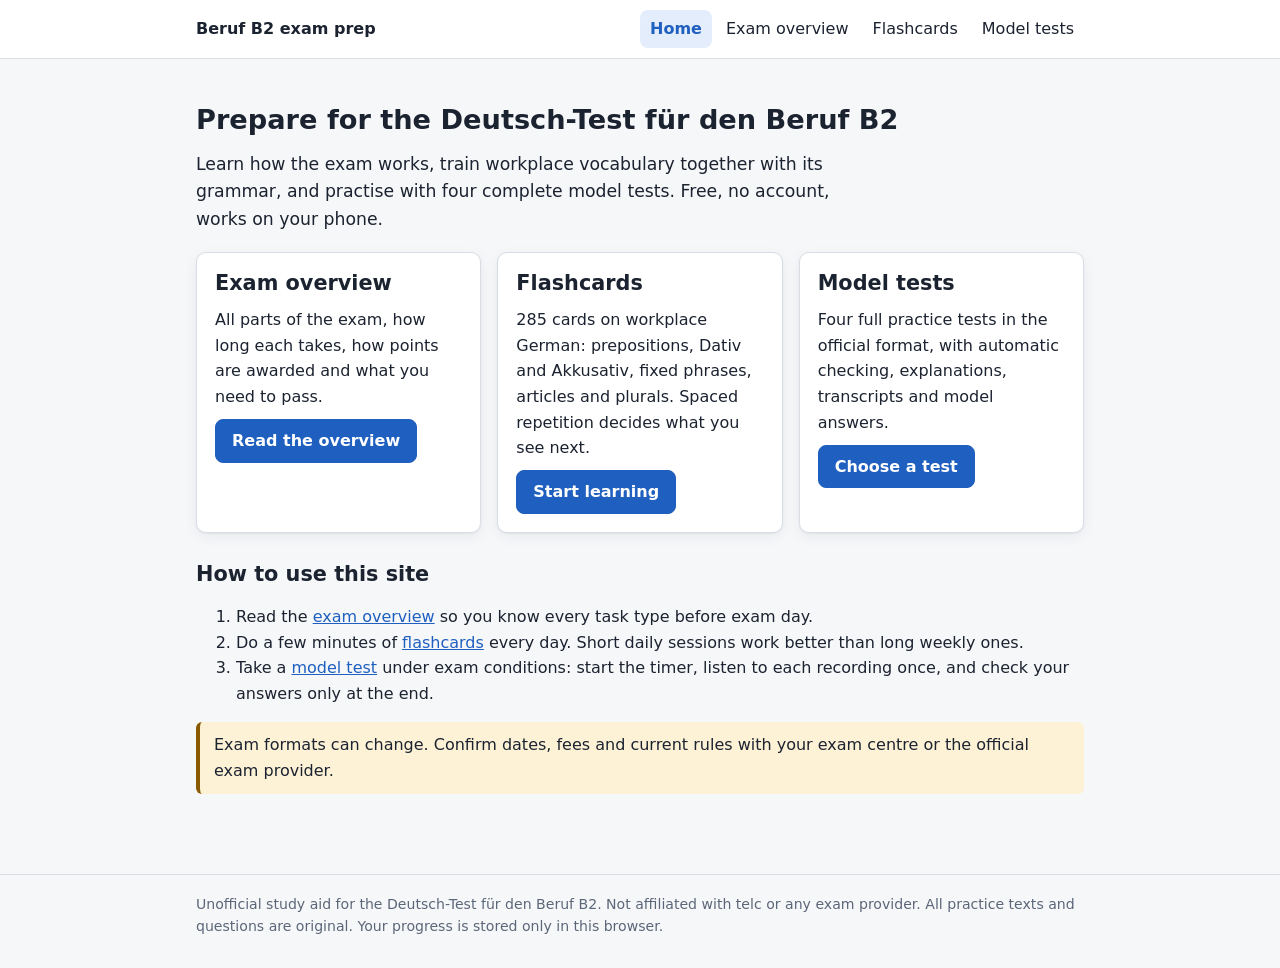
==== index.html @ 10beb200 "Build the exam-prep site: overview, flashcards and four model tests - overview.html: official struct" ====
<!doctype html>
<html lang="en">
<head>
  <meta charset="utf-8">
  <meta name="viewport" content="width=device-width, initial-scale=1">
  <title>Beruf B2 exam prep</title>
  <meta name="description" content="Free practice for the Deutsch-Test für den Beruf B2: exam overview, flashcards and four model tests.">
  <link rel="stylesheet" href="assets/css/style.css">
</head>
<body>
  <header class="site-header">
    <div class="wrap">
      <a class="brand" href="index.html">Beruf B2 exam prep</a>
      <nav class="site-nav" aria-label="Main">
        <a href="index.html" aria-current="page">Home</a>
        <a href="overview.html">Exam overview</a>
        <a href="flashcards.html">Flashcards</a>
        <a href="tests.html">Model tests</a>
      </nav>
    </div>
  </header>

  <main class="wrap">
    <section class="hero">
      <h1>Prepare for the Deutsch-Test für den Beruf B2</h1>
      <p>Learn how the exam works, train workplace vocabulary together with its grammar, and practise with four complete model tests. Free, no account, works on your phone.</p>
    </section>

    <div class="grid">
      <section class="card">
        <h2>Exam overview</h2>
        <p>All parts of the exam, how long each takes, how points are awarded and what you need to pass.</p>
        <a class="btn primary" href="overview.html">Read the overview</a>
      </section>
      <section class="card">
        <h2>Flashcards</h2>
        <p>285 cards on workplace German: prepositions, Dativ and Akkusativ, fixed phrases, articles and plurals. Spaced repetition decides what you see next.</p>
        <a class="btn primary" href="flashcards.html">Start learning</a>
      </section>
      <section class="card">
        <h2>Model tests</h2>
        <p>Four full practice tests in the official format, with automatic checking, explanations, transcripts and model answers.</p>
        <a class="btn primary" href="tests.html">Choose a test</a>
      </section>
    </div>

    <h2>How to use this site</h2>
    <ol>
      <li>Read the <a href="overview.html">exam overview</a> so you know every task type before exam day.</li>
      <li>Do a few minutes of <a href="flashcards.html">flashcards</a> every day. Short daily sessions work better than long weekly ones.</li>
      <li>Take a <a href="tests.html">model test</a> under exam conditions: start the timer, listen to each recording once, and check your answers only at the end.</li>
    </ol>
    <p class="note">Exam formats can change. Confirm dates, fees and current rules with your exam centre or the official exam provider.</p>
  </main>

  <footer class="site-footer">
    <div class="wrap">
      Unofficial study aid for the Deutsch-Test für den Beruf B2. Not affiliated with telc or any exam provider.
      All practice texts and questions are original. Your progress is stored only in this browser.
    </div>
  </footer>

</body>
</html>
---- assets/css/style.css ----
/* Beruf B2 exam prep — all styles.
   Colours are defined once as variables; dark mode only redefines them. */

:root {
  --bg: #f6f7f9;
  --surface: #ffffff;
  --surface-2: #eef1f5;
  --text: #1c2330;
  --muted: #5b6678;
  --border: #d8dde6;
  --accent: #1f5fbf;
  --accent-text: #ffffff;
  --accent-soft: #e4edfb;
  --ok: #1b7a43;
  --ok-soft: #e2f4e9;
  --bad: #b3261e;
  --bad-soft: #fbe6e4;
  --warn: #8a5a00;
  --warn-soft: #fdf1d6;
  --radius: 10px;
  --shadow: 0 1px 2px rgba(20, 30, 50, .06), 0 4px 14px rgba(20, 30, 50, .06);
  color-scheme: light dark;
}

@media (prefers-color-scheme: dark) {
  :root {
    --bg: #12151b;
    --surface: #1b2029;
    --surface-2: #242b37;
    --text: #e8ecf3;
    --muted: #a3adbd;
    --border: #343d4c;
    --accent: #7fb0ff;
    --accent-text: #0d1522;
    --accent-soft: #1f2f4a;
    --ok: #6fd69a;
    --ok-soft: #173326;
    --bad: #ff9a92;
    --bad-soft: #3d1d1b;
    --warn: #f1c56a;
    --warn-soft: #3a2f14;
    --shadow: none;
  }
}

* { box-sizing: border-box; }

html { -webkit-text-size-adjust: 100%; }

body {
  margin: 0;
  background: var(--bg);
  color: var(--text);
  font: 16px/1.6 system-ui, -apple-system, "Segoe UI", Roboto, "Helvetica Neue", Arial, sans-serif;
}

a { color: var(--accent); }
h1, h2, h3, h4 { line-height: 1.25; margin: 1.4em 0 .5em; }
h1 { font-size: 1.7rem; margin-top: .6em; }
h2 { font-size: 1.3rem; }
h3 { font-size: 1.08rem; }
p { margin: .6em 0; }
:focus-visible { outline: 3px solid var(--accent); outline-offset: 2px; }

.wrap { max-width: 920px; margin: 0 auto; padding: 0 16px; }
main.wrap { padding-bottom: 64px; }
.muted { color: var(--muted); }
.small { font-size: .9rem; }
[hidden] { display: none !important; }

/* ---------- header and navigation ---------- */

.site-header { background: var(--surface); border-bottom: 1px solid var(--border); position: sticky; top: 0; z-index: 10; }
.site-header .wrap { display: flex; align-items: center; gap: 8px 20px; flex-wrap: wrap; padding-top: 10px; padding-bottom: 10px; }
.brand { font-weight: 700; color: var(--text); text-decoration: none; margin-right: auto; }
.site-nav { display: flex; gap: 4px; flex-wrap: wrap; }
.site-nav a { padding: 6px 10px; border-radius: 8px; text-decoration: none; color: var(--text); }
.site-nav a:hover { background: var(--surface-2); }
.site-nav a[aria-current="page"] { background: var(--accent-soft); color: var(--accent); font-weight: 600; }

.site-footer { border-top: 1px solid var(--border); color: var(--muted); font-size: .88rem; padding: 18px 0 30px; }

/* ---------- generic components ---------- */

.card { background: var(--surface); border: 1px solid var(--border); border-radius: var(--radius); padding: 18px; box-shadow: var(--shadow); }
.grid { display: grid; gap: 16px; grid-template-columns: repeat(auto-fit, minmax(240px, 1fr)); }
.card h2:first-child, .card h3:first-child { margin-top: 0; }

.btn {
  display: inline-flex; align-items: center; justify-content: center; gap: 6px;
  min-height: 42px; padding: 8px 16px; border-radius: 8px; border: 1px solid var(--border);
  background: var(--surface); color: var(--text); font: inherit; font-weight: 600; cursor: pointer; text-decoration: none;
}
.btn:hover { background: var(--surface-2); }
.btn.primary { background: var(--accent); border-color: var(--accent); color: var(--accent-text); }
.btn.primary:hover { filter: brightness(1.08); }
.btn.danger { color: var(--bad); }
.btn:disabled { opacity: .5; cursor: not-allowed; }
.btn-row { display: flex; gap: 8px; flex-wrap: wrap; margin: 12px 0; }

.note { background: var(--warn-soft); border-left: 4px solid var(--warn); padding: 10px 14px; border-radius: 6px; margin: 16px 0; }
.info { background: var(--accent-soft); border-left: 4px solid var(--accent); padding: 10px 14px; border-radius: 6px; margin: 16px 0; }
.error { background: var(--bad-soft); border-left: 4px solid var(--bad); padding: 10px 14px; border-radius: 6px; margin: 16px 0; }

.badge { display: inline-block; padding: 1px 9px; border-radius: 999px; background: var(--surface-2); color: var(--muted); font-size: .8rem; font-weight: 600; }

.table-scroll { overflow-x: auto; margin: 12px 0; }
table { border-collapse: collapse; width: 100%; background: var(--surface); }
th, td { text-align: left; padding: 8px 10px; border: 1px solid var(--border); vertical-align: top; }
th { background: var(--surface-2); font-weight: 600; }

select, input[type="text"], input[type="number"], textarea {
  font: inherit; color: var(--text); background: var(--surface); border: 1px solid var(--border);
  border-radius: 8px; padding: 8px 10px; max-width: 100%;
}
textarea { width: 100%; min-height: 180px; resize: vertical; }
label { font-weight: 600; }

details { border: 1px solid var(--border); border-radius: 8px; padding: 8px 12px; margin: 10px 0; background: var(--surface); }
details > summary { cursor: pointer; font-weight: 600; }
details[open] > summary { margin-bottom: 8px; }

/* ---------- home ---------- */

.hero { padding: 28px 0 8px; }
.hero p { font-size: 1.08rem; max-width: 60ch; }

/* ---------- flashcards ---------- */

.filters { display: flex; gap: 12px; flex-wrap: wrap; align-items: end; margin: 12px 0; }
.filters > div { display: flex; flex-direction: column; gap: 4px; }

.stats { display: grid; grid-template-columns: repeat(4, 1fr); gap: 8px; margin: 12px 0; }
.stat { background: var(--surface); border: 1px solid var(--border); border-radius: 8px; padding: 8px; text-align: center; }
.stat b { display: block; font-size: 1.3rem; }
.stat span { font-size: .8rem; color: var(--muted); }

.progress { height: 8px; background: var(--surface-2); border-radius: 999px; overflow: hidden; display: flex; }
.progress i { display: block; height: 100%; }
.progress .p-mature { background: var(--ok); }
.progress .p-learning { background: var(--accent); }

.flashcard {
  background: var(--surface); border: 1px solid var(--border); border-radius: 14px; box-shadow: var(--shadow);
  min-height: 260px; padding: 22px; margin: 16px 0; text-align: center; cursor: pointer;
  display: flex; flex-direction: column; justify-content: center; gap: 10px;
}
.flashcard .meta { display: flex; gap: 6px; justify-content: center; flex-wrap: wrap; }
.flashcard .front { font-size: 1.7rem; font-weight: 700; overflow-wrap: anywhere; }
.flashcard .ask { color: var(--muted); }
.flashcard .back { font-size: 1.35rem; font-weight: 700; color: var(--accent); overflow-wrap: anywhere; }
.flashcard .example { font-size: 1.05rem; }
.flashcard hr { border: 0; border-top: 1px solid var(--border); width: 100%; margin: 6px 0; }

.ratings { display: grid; grid-template-columns: repeat(4, 1fr); gap: 8px; }
.ratings .btn { flex-direction: column; gap: 0; padding: 6px 4px; }
.ratings .btn small { font-weight: 400; color: var(--muted); }
.ratings .again { border-color: var(--bad); }
.ratings .easy { border-color: var(--ok); }
kbd { font: .8rem ui-monospace, monospace; border: 1px solid var(--border); border-bottom-width: 2px; border-radius: 4px; padding: 0 5px; background: var(--surface-2); }

/* ---------- tests ---------- */

.tabs { display: flex; gap: 6px; flex-wrap: wrap; margin: 12px 0; }
.tabs button {
  flex: 0 0 auto; font: inherit; font-weight: 600; padding: 8px 12px; border-radius: 8px; cursor: pointer;
  border: 1px solid var(--border); background: var(--surface); color: var(--text);
}
.tabs button[aria-selected="true"] { background: var(--accent); border-color: var(--accent); color: var(--accent-text); }

.section-head { display: flex; gap: 10px; align-items: center; flex-wrap: wrap; justify-content: space-between; }
.timer { font-variant-numeric: tabular-nums; font-weight: 700; padding: 4px 10px; border-radius: 8px; background: var(--surface-2); }
.timer.over { background: var(--bad-soft); color: var(--bad); }

.part { margin: 22px 0; }
.part > h3 { margin-bottom: 2px; }
.instructions { font-style: italic; }

.stimulus { background: var(--surface); border: 1px solid var(--border); border-radius: var(--radius); padding: 14px 16px; margin: 14px 0; }
.stimulus h4 { margin: 0 0 6px; }
.stimulus p { margin: .5em 0; }
.stimulus .line { white-space: pre-line; }

.audio-box { display: flex; gap: 10px; align-items: center; flex-wrap: wrap; }
.audio-box audio { width: 100%; }
.transcript { margin-top: 10px; border-top: 1px dashed var(--border); padding-top: 8px; }
.transcript p { margin: .35em 0; }

.options { display: grid; gap: 8px; margin: 12px 0; padding: 0; list-style: none; }
.options li { background: var(--surface); border: 1px solid var(--border); border-radius: 8px; padding: 10px 12px; }
.options.words { grid-template-columns: repeat(auto-fill, minmax(130px, 1fr)); }
.key { display: inline-block; min-width: 1.6em; text-align: center; font-weight: 700; background: var(--accent-soft); color: var(--accent); border-radius: 6px; margin-right: 6px; }

.gap-text { background: var(--surface); border: 1px solid var(--border); border-radius: var(--radius); padding: 14px 16px; white-space: pre-line; line-height: 2; }
.gap { text-decoration: none; display: inline-block; min-width: 3.2em; padding: 0 8px; border-radius: 6px; background: var(--accent-soft); color: var(--accent); font-weight: 700; text-align: center; line-height: 1.6; }

.item { border: 1px solid var(--border); border-radius: 8px; background: var(--surface); padding: 10px 12px; margin: 10px 0; }
.item fieldset { border: 0; margin: 0; padding: 0; min-width: 0; }
.item legend, .item .prompt { font-weight: 600; padding: 0; margin-bottom: 6px; display: block; }
.item .n { display: inline-block; min-width: 1.9em; color: var(--muted); font-weight: 700; }
.choice { display: flex; gap: 8px; align-items: flex-start; padding: 5px 6px; border-radius: 6px; font-weight: 400; cursor: pointer; }
.choice:hover { background: var(--surface-2); }
.choice input { margin-top: 6px; flex: 0 0 auto; }
.item.correct { border-color: var(--ok); background: var(--ok-soft); }
.item.wrong { border-color: var(--bad); background: var(--bad-soft); }
.feedback { margin-top: 8px; font-size: .93rem; }
.feedback b.ok { color: var(--ok); }
.feedback b.no { color: var(--bad); }

.note-field { display: grid; gap: 4px; margin: 10px 0; }
.note-field input { width: 100%; }
.expected { font-size: .93rem; background: var(--ok-soft); border-radius: 6px; padding: 6px 10px; }

.model { white-space: pre-line; background: var(--surface-2); border-radius: 8px; padding: 10px 12px; }
.checklist { padding-left: 0; list-style: none; }
.checklist label { font-weight: 400; display: flex; gap: 8px; align-items: flex-start; }
.checklist input { margin-top: 6px; }

.result { margin: 16px 0; }
.result .scores { display: grid; gap: 10px; grid-template-columns: repeat(auto-fit, minmax(170px, 1fr)); margin: 10px 0; }
.score { border: 1px solid var(--border); border-radius: 8px; padding: 10px; background: var(--surface); }
.score b { font-size: 1.3rem; }
.score.pass { border-color: var(--ok); }
.score.fail { border-color: var(--bad); }

.test-list { display: grid; gap: 12px; }
.test-list .card { display: flex; gap: 12px; align-items: center; justify-content: space-between; flex-wrap: wrap; }

@media (max-width: 520px) {
  .site-header { position: static; }
  h1 { font-size: 1.45rem; }
  .stats { grid-template-columns: repeat(2, 1fr); }
  .ratings { grid-template-columns: repeat(2, 1fr); }
  .flashcard .front { font-size: 1.4rem; }
  .card { padding: 14px; }
}
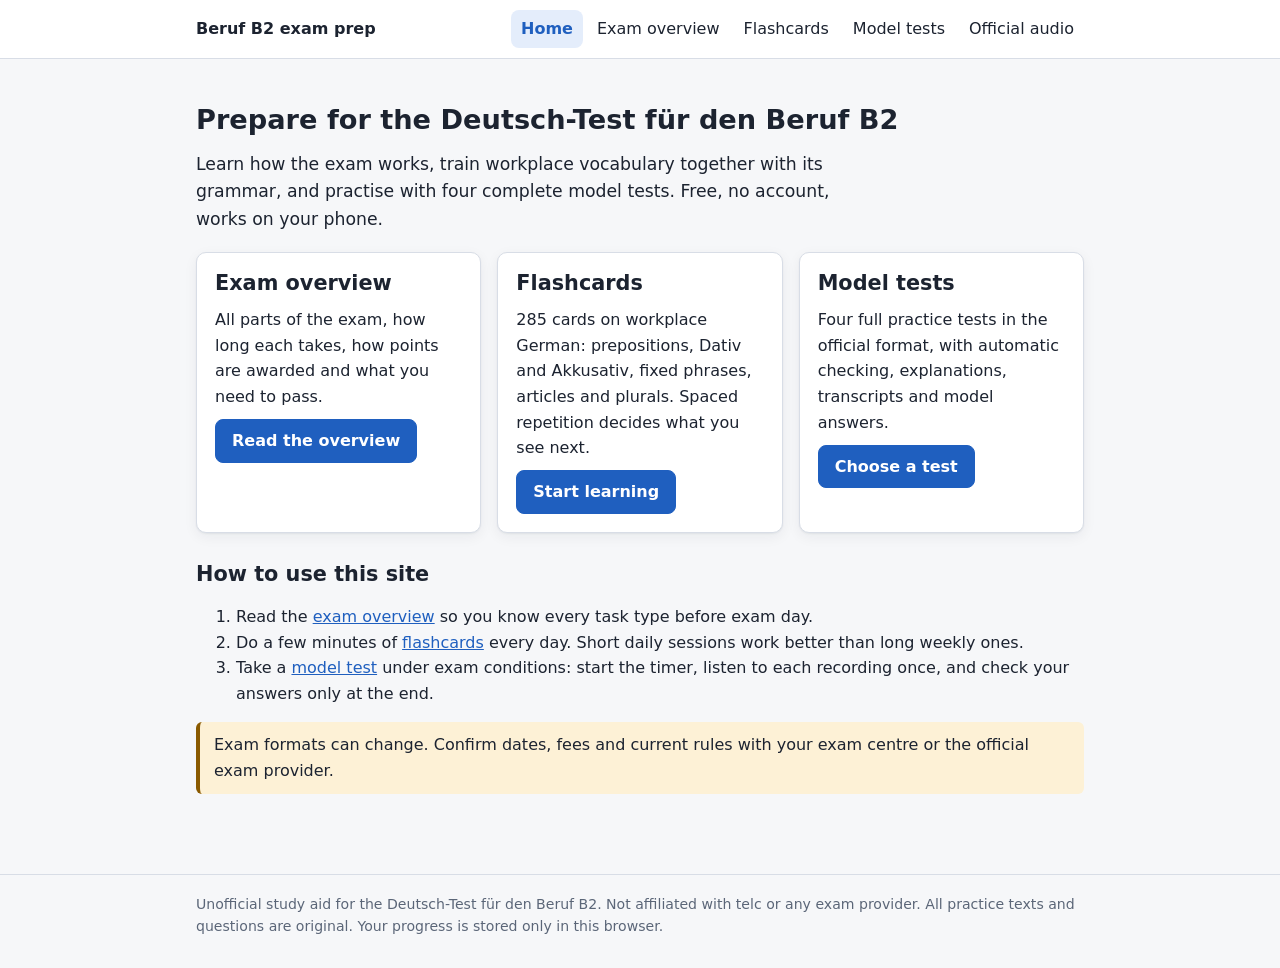
==== commit 365adfd7: "Add recorded listening audio and an official-audio practice page - scripts/generate_audio.py: genera" ====
--- a/index.html
+++ b/index.html
@@ -16,6 +16,7 @@
         <a href="overview.html">Exam overview</a>
         <a href="flashcards.html">Flashcards</a>
         <a href="tests.html">Model tests</a>
+        <a href="official.html">Official audio</a>
       </nav>
     </div>
   </header>
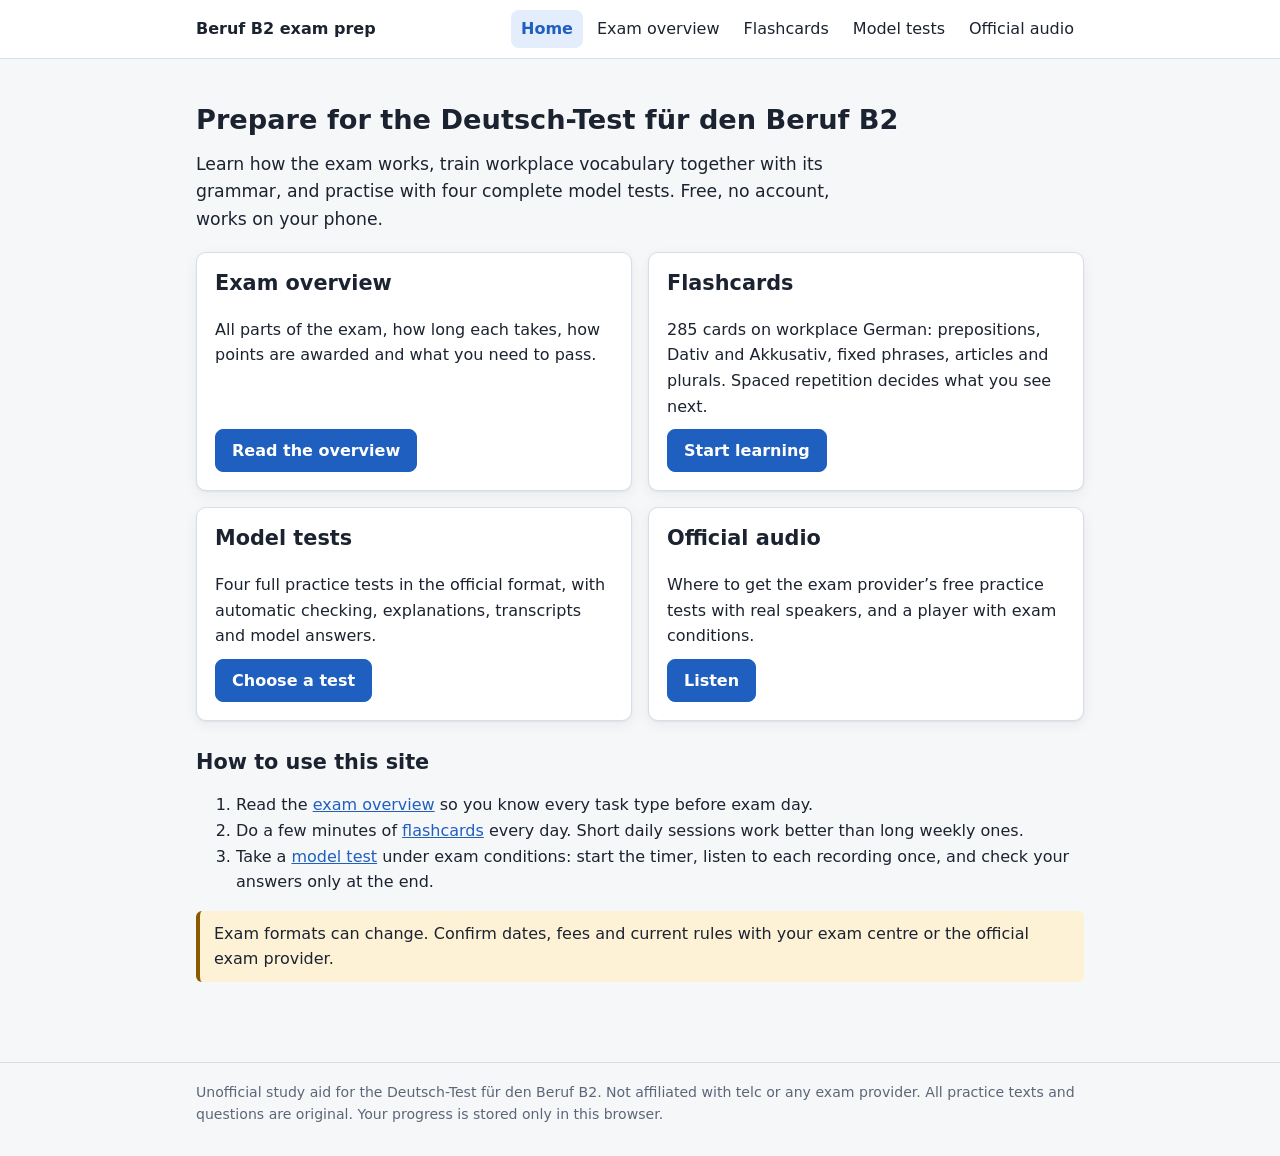
==== commit bbedf70d: "Polish the UI after a design review - official.html: only the current page is highlighted in the nav" ====
--- a/index.html
+++ b/index.html
@@ -43,6 +43,11 @@
         <p>Four full practice tests in the official format, with automatic checking, explanations, transcripts and model answers.</p>
         <a class="btn primary" href="tests.html">Choose a test</a>
       </section>
+      <section class="card">
+        <h2>Official audio</h2>
+        <p>Where to get the exam provider’s free practice tests with real speakers, and a player with exam conditions.</p>
+        <a class="btn primary" href="official.html">Listen</a>
+      </section>
     </div>
 
     <h2>How to use this site</h2>
@@ -61,5 +66,6 @@
     </div>
   </footer>
 
+  <script src="assets/js/common.js"></script>
 </body>
 </html>
--- a/assets/css/style.css
+++ b/assets/css/style.css
@@ -83,20 +83,23 @@
 /* ---------- generic components ---------- */
 
 .card { background: var(--surface); border: 1px solid var(--border); border-radius: var(--radius); padding: 18px; box-shadow: var(--shadow); }
-.grid { display: grid; gap: 16px; grid-template-columns: repeat(auto-fit, minmax(240px, 1fr)); }
+.grid { display: grid; gap: 16px; grid-template-columns: repeat(auto-fit, minmax(300px, 1fr)); }
+/* Cards in a grid keep their button at the bottom, so buttons line up across cards. */
+.grid > .card { display: flex; flex-direction: column; align-items: flex-start; }
+.grid > .card > .btn { margin-top: auto; }
 .card h2:first-child, .card h3:first-child { margin-top: 0; }
 
 .btn {
   display: inline-flex; align-items: center; justify-content: center; gap: 6px;
   min-height: 42px; padding: 8px 16px; border-radius: 8px; border: 1px solid var(--border);
-  background: var(--surface); color: var(--text); font: inherit; font-weight: 600; cursor: pointer; text-decoration: none;
+  background: var(--surface); color: var(--text); font: inherit; font-weight: 600; cursor: pointer; text-decoration: none; white-space: nowrap;
 }
 .btn:hover { background: var(--surface-2); }
 .btn.primary { background: var(--accent); border-color: var(--accent); color: var(--accent-text); }
 .btn.primary:hover { filter: brightness(1.08); }
 .btn.danger { color: var(--bad); }
 .btn:disabled { opacity: .5; cursor: not-allowed; }
-.btn-row { display: flex; gap: 8px; flex-wrap: wrap; margin: 12px 0; }
+.btn-row { display: flex; gap: 8px; flex-wrap: wrap; align-items: center; margin: 12px 0; }
 
 .note { background: var(--warn-soft); border-left: 4px solid var(--warn); padding: 10px 14px; border-radius: 6px; margin: 16px 0; }
 .info { background: var(--accent-soft); border-left: 4px solid var(--accent); padding: 10px 14px; border-radius: 6px; margin: 16px 0; }
@@ -105,7 +108,9 @@
 .badge { display: inline-block; padding: 1px 9px; border-radius: 999px; background: var(--surface-2); color: var(--muted); font-size: .8rem; font-weight: 600; }
 
 .table-scroll { overflow-x: auto; margin: 12px 0; }
-table { border-collapse: collapse; width: 100%; background: var(--surface); }
+table { border-collapse: collapse; width: 100%; min-width: 680px; background: var(--surface); }
+.nw { white-space: nowrap; }
+/* Wide tables scroll sideways inside .table-scroll instead of squeezing their columns. */
 th, td { text-align: left; padding: 8px 10px; border: 1px solid var(--border); vertical-align: top; }
 th { background: var(--surface-2); font-weight: 600; }
 
@@ -142,7 +147,7 @@
 
 .flashcard {
   background: var(--surface); border: 1px solid var(--border); border-radius: 14px; box-shadow: var(--shadow);
-  min-height: 260px; padding: 22px; margin: 16px 0; text-align: center; cursor: pointer;
+  min-height: 260px; padding: 22px; margin: 16px auto; max-width: 660px; text-align: center; cursor: pointer;
   display: flex; flex-direction: column; justify-content: center; gap: 10px;
 }
 .flashcard .meta { display: flex; gap: 6px; justify-content: center; flex-wrap: wrap; }
@@ -152,7 +157,7 @@
 .flashcard .example { font-size: 1.05rem; }
 .flashcard hr { border: 0; border-top: 1px solid var(--border); width: 100%; margin: 6px 0; }
 
-.ratings { display: grid; grid-template-columns: repeat(4, 1fr); gap: 8px; }
+.ratings { display: grid; grid-template-columns: repeat(4, 1fr); gap: 8px; max-width: 660px; margin: 0 auto 12px; }
 .ratings .btn { flex-direction: column; gap: 0; padding: 6px 4px; }
 .ratings .btn small { font-weight: 400; color: var(--muted); }
 .ratings .again { border-color: var(--bad); }
@@ -191,12 +196,16 @@
 .options.words { grid-template-columns: repeat(auto-fill, minmax(130px, 1fr)); }
 .key { display: inline-block; min-width: 1.6em; text-align: center; font-weight: 700; background: var(--accent-soft); color: var(--accent); border-radius: 6px; margin-right: 6px; }
 
-.gap-text { background: var(--surface); border: 1px solid var(--border); border-radius: var(--radius); padding: 14px 16px; white-space: pre-line; line-height: 2; }
-.gap { text-decoration: none; display: inline-block; min-width: 3.2em; padding: 0 8px; border-radius: 6px; background: var(--accent-soft); color: var(--accent); font-weight: 700; text-align: center; line-height: 1.6; }
+.gap-text { background: var(--surface); border: 1px solid var(--border); border-radius: var(--radius); padding: 6px 16px; }
+.gap-text p { white-space: pre-line; line-height: 2.2; margin: .6em 0; }
+.gap-select { padding: 2px 6px; margin: 0 2px; max-width: 100%; border-color: var(--accent); background: var(--accent-soft); font-weight: 600; }
+.gap-select.correct { border-color: var(--ok); background: var(--ok-soft); }
+.gap-select.wrong { border-color: var(--bad); background: var(--bad-soft); }
 
 .item { border: 1px solid var(--border); border-radius: 8px; background: var(--surface); padding: 10px 12px; margin: 10px 0; }
 .item fieldset { border: 0; margin: 0; padding: 0; min-width: 0; }
 .item legend, .item .prompt { font-weight: 600; padding: 0; margin-bottom: 6px; display: block; }
+.item .long { font-weight: 400; }
 .item .n { display: inline-block; min-width: 1.9em; color: var(--muted); font-weight: 700; }
 .choice { display: flex; gap: 8px; align-items: flex-start; padding: 5px 6px; border-radius: 6px; font-weight: 400; cursor: pointer; }
 .choice:hover { background: var(--surface-2); }
@@ -228,6 +237,11 @@
 
 @media (max-width: 520px) {
   .site-header { position: static; }
+  /* One swipeable row instead of several wrapped rows. */
+  .site-nav, .tabs { flex-wrap: nowrap; overflow-x: auto; scrollbar-width: none; max-width: 100%; }
+  .site-nav::-webkit-scrollbar, .tabs::-webkit-scrollbar { display: none; }
+  .site-nav a, .tabs button { flex: 0 0 auto; }
+  .site-header .wrap { flex-direction: column; align-items: stretch; gap: 4px; }
   h1 { font-size: 1.45rem; }
   .stats { grid-template-columns: repeat(2, 1fr); }
   .ratings { grid-template-columns: repeat(2, 1fr); }
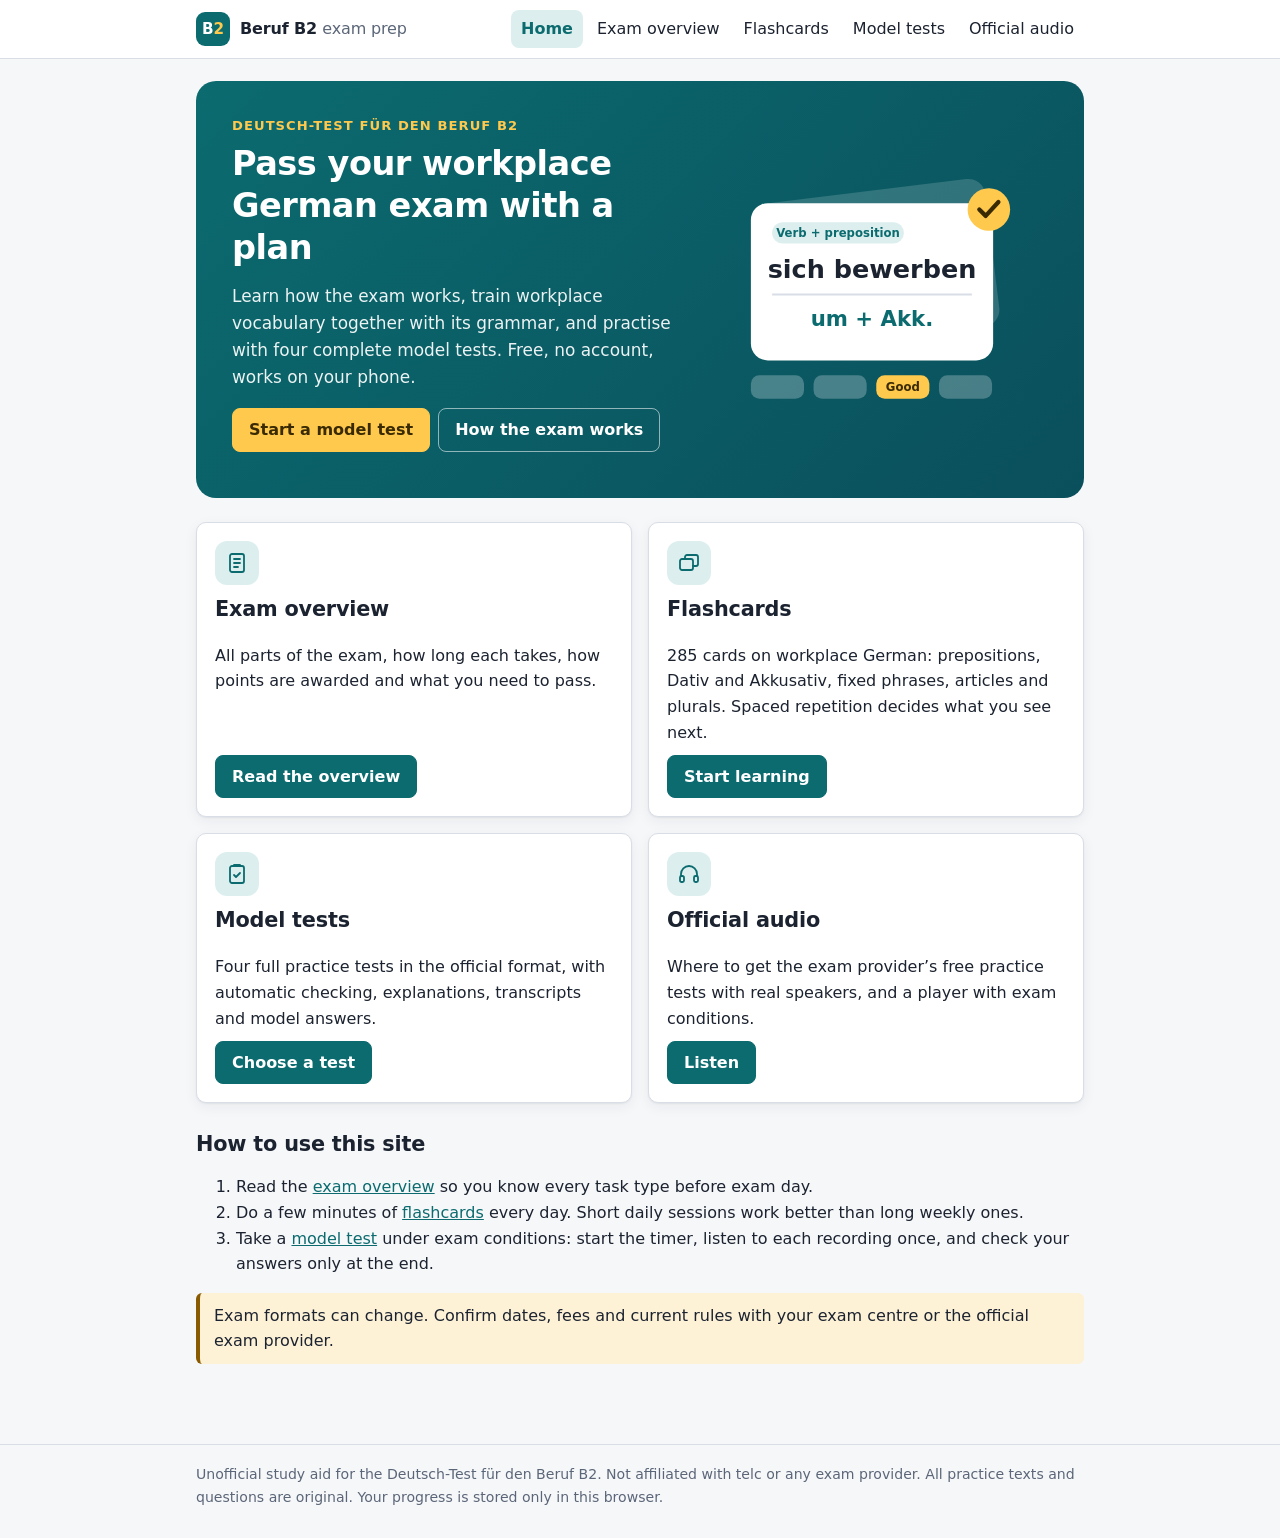
==== commit ed6194c5: "Tap-to-match tasks, exam-mode audio player and a visual identity - matching tasks (Lesen Teil 1 and " ====
--- a/index.html
+++ b/index.html
@@ -3,14 +3,16 @@
 <head>
   <meta charset="utf-8">
   <meta name="viewport" content="width=device-width, initial-scale=1">
-  <title>Beruf B2 exam prep</title>
+  <title>Beruf B2 exam prep – practise for the Deutsch-Test für den Beruf B2</title>
   <meta name="description" content="Free practice for the Deutsch-Test für den Beruf B2: exam overview, flashcards and four model tests.">
+  <link rel="icon" href="assets/img/favicon.svg" type="image/svg+xml">
+  <meta name="theme-color" content="#0b6b6f">
   <link rel="stylesheet" href="assets/css/style.css">
 </head>
 <body>
   <header class="site-header">
     <div class="wrap">
-      <a class="brand" href="index.html">Beruf B2 exam prep</a>
+      <a class="brand" href="index.html"><span class="logo" aria-hidden="true">B<b>2</b></span><span>Beruf B2 <span class="brand-sub">exam prep</span></span></a>
       <nav class="site-nav" aria-label="Main">
         <a href="index.html" aria-current="page">Home</a>
         <a href="overview.html">Exam overview</a>
@@ -23,27 +25,54 @@
 
   <main class="wrap">
     <section class="hero">
-      <h1>Prepare for the Deutsch-Test für den Beruf B2</h1>
-      <p>Learn how the exam works, train workplace vocabulary together with its grammar, and practise with four complete model tests. Free, no account, works on your phone.</p>
+      <div class="hero-text">
+        <p class="eyebrow">Deutsch-Test für den Beruf B2</p>
+        <h1>Pass your workplace German exam with a plan</h1>
+        <p>Learn how the exam works, train workplace vocabulary together with its grammar, and practise with four complete model tests. Free, no account, works on your phone.</p>
+        <div class="btn-row">
+          <a class="btn cta" href="tests.html">Start a model test</a>
+          <a class="btn ghost" href="overview.html">How the exam works</a>
+        </div>
+      </div>
+      <svg class="hero-art" viewBox="0 0 320 230" role="img" aria-label="A flashcard showing the pattern sich bewerben um plus Akkusativ">
+        <rect x="58" y="22" width="216" height="140" rx="16" fill="#ffffff" opacity=".16" transform="rotate(-7 166 92)"/>
+        <rect x="46" y="34" width="228" height="148" rx="16" fill="#ffffff"/>
+        <rect x="66" y="52" width="124" height="20" rx="10" fill="#dcefee"/>
+        <text x="128" y="66" text-anchor="middle" font-size="11" font-weight="700" fill="#0b6b6f">Verb + preposition</text>
+        <text x="160" y="104" text-anchor="middle" font-size="24" font-weight="800" fill="#1c2330">sich bewerben</text>
+        <line x1="66" y1="120" x2="254" y2="120" stroke="#d8dde6" stroke-width="2"/>
+        <text x="160" y="150" text-anchor="middle" font-size="20" font-weight="800" fill="#0b6b6f">um + Akk.</text>
+        <rect x="46" y="196" width="50" height="22" rx="8" fill="#ffffff" opacity=".25"/>
+        <rect x="105" y="196" width="50" height="22" rx="8" fill="#ffffff" opacity=".25"/>
+        <rect x="164" y="196" width="50" height="22" rx="8" fill="#ffc94d"/>
+        <rect x="223" y="196" width="50" height="22" rx="8" fill="#ffffff" opacity=".25"/>
+        <text x="189" y="211" text-anchor="middle" font-size="11" font-weight="800" fill="#3a2a00">Good</text>
+        <circle cx="270" cy="40" r="20" fill="#ffc94d"/>
+        <path d="M261 40l6 6 12-13" fill="none" stroke="#3a2a00" stroke-width="4" stroke-linecap="round" stroke-linejoin="round"/>
+      </svg>
     </section>
 
     <div class="grid">
       <section class="card">
+        <span class="card-icon"><svg class="icon" viewBox="0 0 24 24" aria-hidden="true"><rect x="5" y="3" width="14" height="18" rx="2"/><path d="M9 8h6M9 12h6M9 16h4"/></svg></span>
         <h2>Exam overview</h2>
         <p>All parts of the exam, how long each takes, how points are awarded and what you need to pass.</p>
         <a class="btn primary" href="overview.html">Read the overview</a>
       </section>
       <section class="card">
+        <span class="card-icon"><svg class="icon" viewBox="0 0 24 24" aria-hidden="true"><rect x="3" y="8" width="13" height="11" rx="2"/><path d="M8 8V6a2 2 0 0 1 2-2h9a2 2 0 0 1 2 2v7a2 2 0 0 1-2 2h-3"/></svg></span>
         <h2>Flashcards</h2>
         <p>285 cards on workplace German: prepositions, Dativ and Akkusativ, fixed phrases, articles and plurals. Spaced repetition decides what you see next.</p>
         <a class="btn primary" href="flashcards.html">Start learning</a>
       </section>
       <section class="card">
+        <span class="card-icon"><svg class="icon" viewBox="0 0 24 24" aria-hidden="true"><rect x="5" y="4" width="14" height="17" rx="2"/><path d="M9 4V3h6v1M9 13l2 2 4-4"/></svg></span>
         <h2>Model tests</h2>
         <p>Four full practice tests in the official format, with automatic checking, explanations, transcripts and model answers.</p>
         <a class="btn primary" href="tests.html">Choose a test</a>
       </section>
       <section class="card">
+        <span class="card-icon"><svg class="icon" viewBox="0 0 24 24" aria-hidden="true"><path d="M4 14v-2a8 8 0 0 1 16 0v2"/><rect x="3" y="14" width="4" height="6" rx="1.5"/><rect x="17" y="14" width="4" height="6" rx="1.5"/></svg></span>
         <h2>Official audio</h2>
         <p>Where to get the exam provider’s free practice tests with real speakers, and a player with exam conditions.</p>
         <a class="btn primary" href="official.html">Listen</a>
--- a/assets/css/style.css
+++ b/assets/css/style.css
@@ -8,9 +8,13 @@
   --text: #1c2330;
   --muted: #5b6678;
   --border: #d8dde6;
-  --accent: #1f5fbf;
+  --accent: #0b6b6f;        /* brand teal */
   --accent-text: #ffffff;
-  --accent-soft: #e4edfb;
+  --accent-soft: #dcefee;
+  --brand-2: #ffc94d;       /* brand amber, used sparingly for highlights */
+  --brand-2-text: #3a2a00;
+  --hero-from: #0b6b6f;
+  --hero-to: #0a4f5c;
   --ok: #1b7a43;
   --ok-soft: #e2f4e9;
   --bad: #b3261e;
@@ -30,9 +34,11 @@
     --text: #e8ecf3;
     --muted: #a3adbd;
     --border: #343d4c;
-    --accent: #7fb0ff;
-    --accent-text: #0d1522;
-    --accent-soft: #1f2f4a;
+    --accent: #5ecfca;
+    --accent-text: #06201f;
+    --accent-soft: #12393a;
+    --hero-from: #0b5a5e;
+    --hero-to: #093f49;
     --ok: #6fd69a;
     --ok-soft: #173326;
     --bad: #ff9a92;
@@ -56,7 +62,10 @@
 
 a { color: var(--accent); }
 h1, h2, h3, h4 { line-height: 1.25; margin: 1.4em 0 .5em; }
-h1 { font-size: 1.7rem; margin-top: .6em; }
+h1 { font-size: 1.75rem; margin-top: .8em; letter-spacing: -.015em; }
+h2 { letter-spacing: -.01em; }
+/* Small amber bar above every page title: part of the visual identity. */
+main h1::before { content: ""; display: block; width: 44px; height: 5px; border-radius: 3px; background: var(--brand-2); margin-bottom: 12px; }
 h2 { font-size: 1.3rem; }
 h3 { font-size: 1.08rem; }
 p { margin: .6em 0; }
@@ -72,7 +81,10 @@
 
 .site-header { background: var(--surface); border-bottom: 1px solid var(--border); position: sticky; top: 0; z-index: 10; }
 .site-header .wrap { display: flex; align-items: center; gap: 8px 20px; flex-wrap: wrap; padding-top: 10px; padding-bottom: 10px; }
-.brand { font-weight: 700; color: var(--text); text-decoration: none; margin-right: auto; }
+.brand { font-weight: 800; color: var(--text); text-decoration: none; margin-right: auto; display: inline-flex; align-items: center; gap: 10px; letter-spacing: -.01em; }
+.brand-sub { font-weight: 500; color: var(--muted); }
+.logo { display: inline-flex; align-items: center; justify-content: center; width: 34px; height: 34px; border-radius: 9px; background: #0b6b6f; color: #fff; font-weight: 800; font-size: .95rem; letter-spacing: 0; }
+.logo b { color: var(--brand-2); }
 .site-nav { display: flex; gap: 4px; flex-wrap: wrap; }
 .site-nav a { padding: 6px 10px; border-radius: 8px; text-decoration: none; color: var(--text); }
 .site-nav a:hover { background: var(--surface-2); }
@@ -127,8 +139,23 @@
 
 /* ---------- home ---------- */
 
-.hero { padding: 28px 0 8px; }
-.hero p { font-size: 1.08rem; max-width: 60ch; }
+.hero {
+  display: grid; grid-template-columns: minmax(0, 1.25fr) minmax(0, 1fr); gap: 24px; align-items: center;
+  margin: 22px 0 24px; padding: 34px 36px; border-radius: 20px; color: #fff;
+  background: linear-gradient(135deg, var(--hero-from), var(--hero-to));
+}
+.hero h1 { font-size: 2.1rem; margin: 0 0 .4em; color: #fff; }
+.hero h1::before { display: none; }
+.hero p { font-size: 1.06rem; margin: 0 0 1em; color: rgba(255, 255, 255, .92); }
+.hero .eyebrow { font-size: .82rem; font-weight: 700; letter-spacing: .08em; text-transform: uppercase; color: var(--brand-2); margin-bottom: .6em; }
+.hero-art { width: 100%; height: auto; max-width: 340px; justify-self: center; font-family: inherit; }
+.btn.cta { background: var(--brand-2); border-color: var(--brand-2); color: var(--brand-2-text); }
+.btn.cta:hover { filter: brightness(1.06); background: var(--brand-2); }
+.btn.ghost { background: transparent; border-color: rgba(255, 255, 255, .55); color: #fff; }
+.btn.ghost:hover { background: rgba(255, 255, 255, .12); }
+.icon { width: 24px; height: 24px; fill: none; stroke: currentColor; stroke-width: 1.8; stroke-linecap: round; stroke-linejoin: round; }
+.card-icon + h2 { margin-top: 0; }
+.card-icon { display: inline-grid; place-items: center; width: 44px; height: 44px; border-radius: 12px; background: var(--accent-soft); color: var(--accent); margin-bottom: 12px; }
 
 /* ---------- flashcards ---------- */
 
@@ -190,6 +217,38 @@
 .audio-box audio { width: 100%; }
 .transcript { margin-top: 10px; border-top: 1px dashed var(--border); padding-top: 8px; }
 .transcript p { margin: .35em 0; }
+
+/* matching tasks */
+.match { display: grid; grid-template-columns: minmax(0, 1fr); gap: 14px; margin: 12px 0; }
+.match-items select { width: 100%; }
+.match-items .item .prompt span[lang] { font-weight: 400; }
+.match-items .item { margin: 0 0 10px; }
+.item.selectable { cursor: pointer; }
+.item.active { border-color: var(--accent); box-shadow: 0 0 0 2px var(--accent); }
+.match-bar {
+  position: sticky; top: 0; z-index: 5; display: flex; gap: 10px; align-items: center; justify-content: space-between; flex-wrap: wrap;
+  background: var(--accent-soft); border: 1px solid var(--accent); border-radius: 8px; padding: 8px 12px; margin-bottom: 10px; font-size: .95rem;
+}
+.match-card { background: var(--surface); border: 1px solid var(--border); border-radius: 8px; padding: 10px 12px; margin-bottom: 10px; }
+.match-card.used { border-color: var(--accent); }
+.match-card-head { display: flex; gap: 6px; align-items: center; flex-wrap: wrap; margin-bottom: 4px; }
+.match-card-foot { margin-top: 8px; }
+.match-badge:empty { display: none; }
+.match-badge { margin-left: auto; background: var(--accent-soft); color: var(--accent); }
+@media (min-width: 860px) {
+  .match { grid-template-columns: minmax(0, 5fr) minmax(0, 6fr); align-items: start; }
+  .match-items { position: sticky; top: 70px; max-height: calc(100vh - 86px); overflow-y: auto; padding: 2px; }
+  .match-bar { top: 66px; }
+}
+
+/* recordings */
+.audio-progress { flex: 1 1 140px; min-width: 100px; height: 8px; accent-color: var(--accent); }
+progress.audio-progress { appearance: none; -webkit-appearance: none; border: 0; border-radius: 999px; overflow: hidden; background: var(--surface-2); }
+progress.audio-progress::-webkit-progress-bar { background: var(--surface-2); }
+progress.audio-progress::-webkit-progress-value { background: var(--accent); }
+progress.audio-progress::-moz-progress-bar { background: var(--accent); }
+.audio-time { min-width: 6.5em; font-variant-numeric: tabular-nums; }
+.exam-switch { background: var(--surface); border: 1px solid var(--border); border-radius: 8px; padding: 10px 12px; margin: 8px 0; }
 
 .options { display: grid; gap: 8px; margin: 12px 0; padding: 0; list-style: none; }
 .options li { background: var(--surface); border: 1px solid var(--border); border-radius: 8px; padding: 10px 12px; }
@@ -235,6 +294,12 @@
 .test-list { display: grid; gap: 12px; }
 .test-list .card { display: flex; gap: 12px; align-items: center; justify-content: space-between; flex-wrap: wrap; }
 
+@media (max-width: 760px) {
+  .hero { grid-template-columns: 1fr; padding: 24px 20px; border-radius: 16px; }
+  .hero h1 { font-size: 1.6rem; }
+  .hero-art { max-width: 250px; }
+}
+
 @media (max-width: 520px) {
   .site-header { position: static; }
   /* One swipeable row instead of several wrapped rows. */
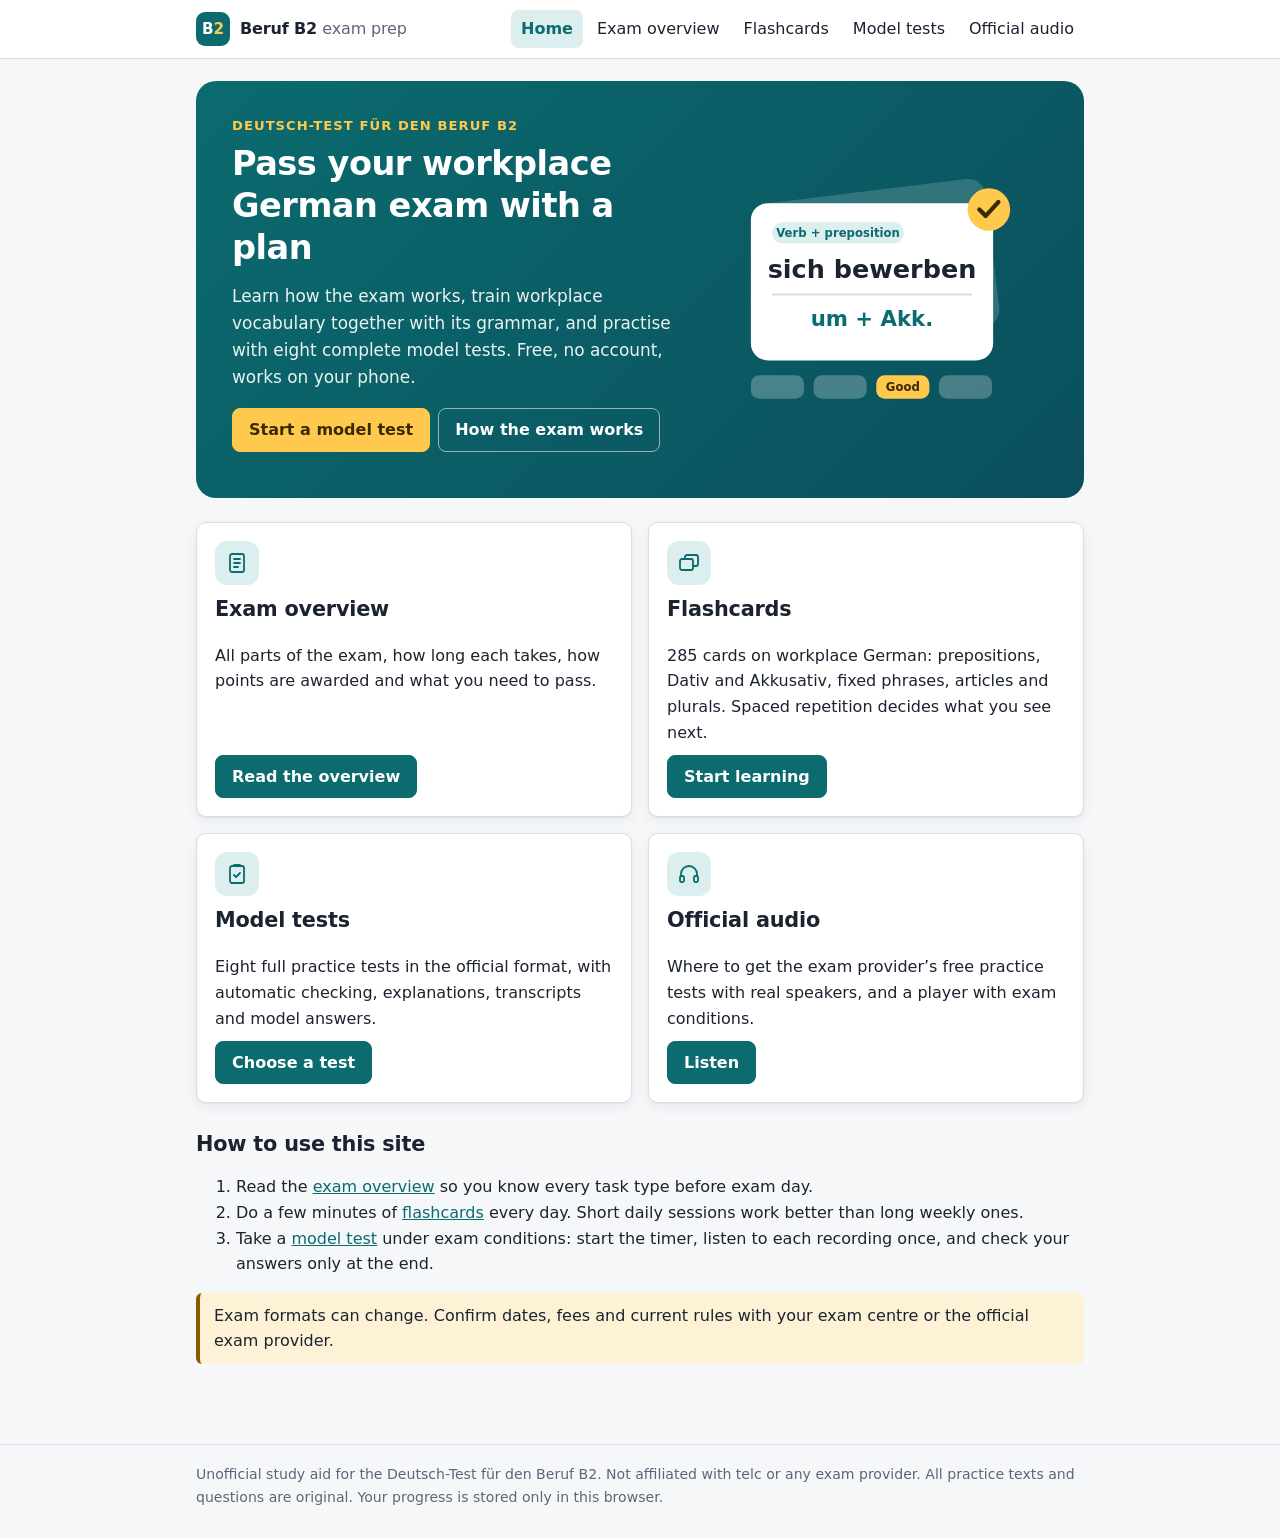
==== commit 023541bb: "Add model tests 5 to 8 with listening recordings - data/tests/test-5.json to test-8.json: four more " ====
--- a/index.html
+++ b/index.html
@@ -4,7 +4,7 @@
   <meta charset="utf-8">
   <meta name="viewport" content="width=device-width, initial-scale=1">
   <title>Beruf B2 exam prep – practise for the Deutsch-Test für den Beruf B2</title>
-  <meta name="description" content="Free practice for the Deutsch-Test für den Beruf B2: exam overview, flashcards and four model tests.">
+  <meta name="description" content="Free practice for the Deutsch-Test für den Beruf B2: exam overview, flashcards and eight model tests.">
   <link rel="icon" href="assets/img/favicon.svg" type="image/svg+xml">
   <meta name="theme-color" content="#0b6b6f">
   <link rel="stylesheet" href="assets/css/style.css">
@@ -28,7 +28,7 @@
       <div class="hero-text">
         <p class="eyebrow">Deutsch-Test für den Beruf B2</p>
         <h1>Pass your workplace German exam with a plan</h1>
-        <p>Learn how the exam works, train workplace vocabulary together with its grammar, and practise with four complete model tests. Free, no account, works on your phone.</p>
+        <p>Learn how the exam works, train workplace vocabulary together with its grammar, and practise with eight complete model tests. Free, no account, works on your phone.</p>
         <div class="btn-row">
           <a class="btn cta" href="tests.html">Start a model test</a>
           <a class="btn ghost" href="overview.html">How the exam works</a>
@@ -68,7 +68,7 @@
       <section class="card">
         <span class="card-icon"><svg class="icon" viewBox="0 0 24 24" aria-hidden="true"><rect x="5" y="4" width="14" height="17" rx="2"/><path d="M9 4V3h6v1M9 13l2 2 4-4"/></svg></span>
         <h2>Model tests</h2>
-        <p>Four full practice tests in the official format, with automatic checking, explanations, transcripts and model answers.</p>
+        <p>Eight full practice tests in the official format, with automatic checking, explanations, transcripts and model answers.</p>
         <a class="btn primary" href="tests.html">Choose a test</a>
       </section>
       <section class="card">
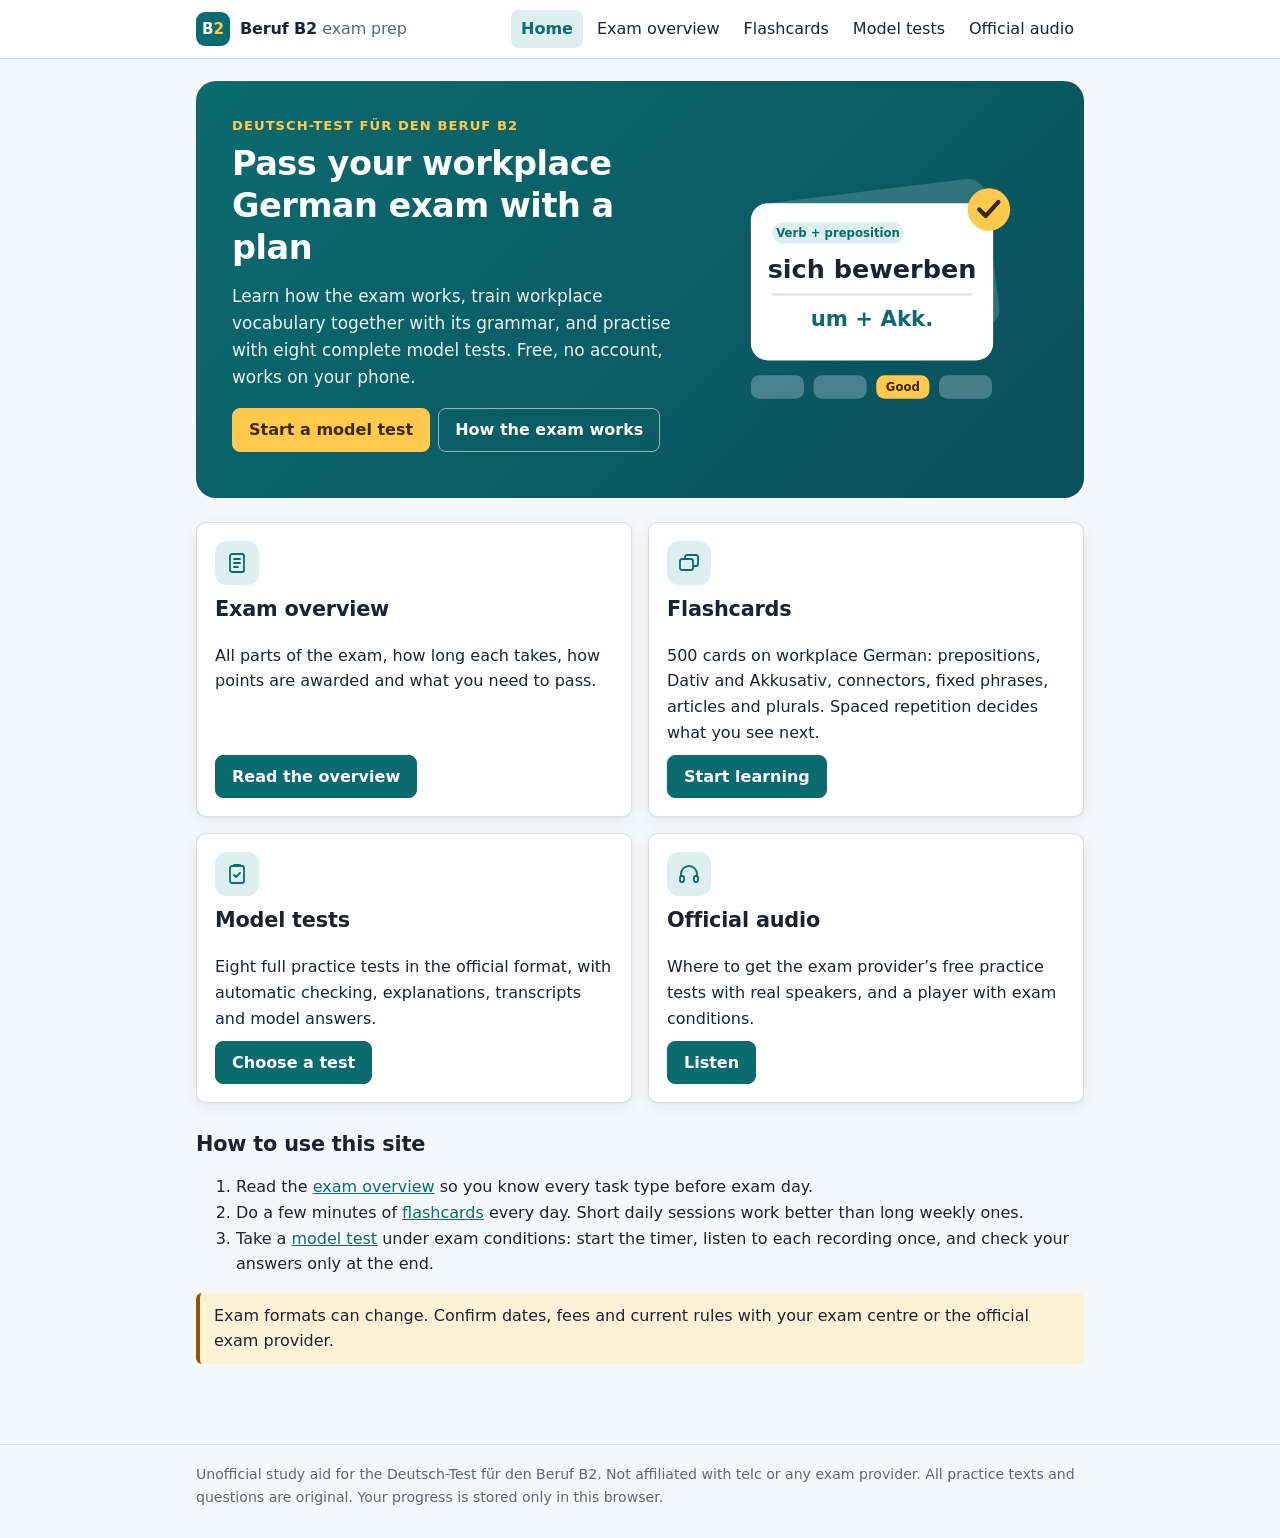
==== commit f4a42840: "Grow the flashcard deck from 285 to 500 cards - 215 new cards: more verbs with prepositions, verbs w" ====
--- a/index.html
+++ b/index.html
@@ -62,7 +62,7 @@
       <section class="card">
         <span class="card-icon"><svg class="icon" viewBox="0 0 24 24" aria-hidden="true"><rect x="3" y="8" width="13" height="11" rx="2"/><path d="M8 8V6a2 2 0 0 1 2-2h9a2 2 0 0 1 2 2v7a2 2 0 0 1-2 2h-3"/></svg></span>
         <h2>Flashcards</h2>
-        <p>285 cards on workplace German: prepositions, Dativ and Akkusativ, fixed phrases, articles and plurals. Spaced repetition decides what you see next.</p>
+        <p>500 cards on workplace German: prepositions, Dativ and Akkusativ, connectors, fixed phrases, articles and plurals. Spaced repetition decides what you see next.</p>
         <a class="btn primary" href="flashcards.html">Start learning</a>
       </section>
       <section class="card">
